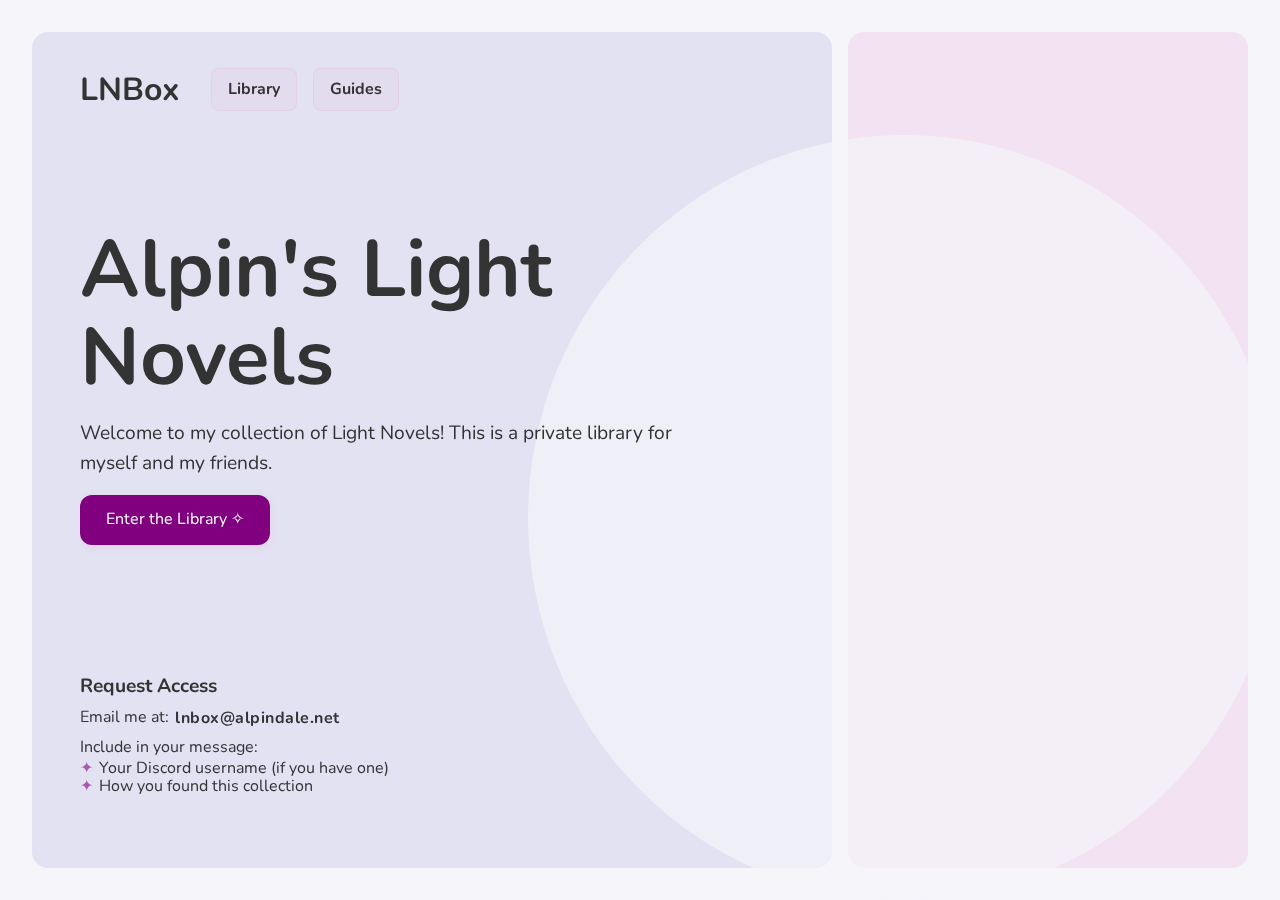
==== index.html @ e5582c45 "add opds guide" ====
<!DOCTYPE html>
<html lang="en">

<head>
	<meta charset="UTF-8">
	<meta name="viewport" content="width=device-width, initial-scale=1.0">
	<meta name="description" content="Private Light Novel Collection">
	<title>Light Novels</title>

	<link rel="preconnect" href="https://fonts.googleapis.com">
	<link rel="preconnect" href="https://fonts.gstatic.com" crossorigin>
	<link href="https://fonts.googleapis.com/css2?family=Nunito:ital,wght@0,200..1000;1,200..1000&display=swap"
		rel="stylesheet">

	<link rel="stylesheet" href="style.css">
</head>

<body>
	<header>
		<nav>
			<h1>LNBox</h1>
			<a href="/library">Library</a>
			<a href="/guides">Guides</a>
		</nav>

		<button class="theme-toggle" onclick="toggleTheme()" aria-label="Toggle dark mode">
			<svg xmlns="http://www.w3.org/2000/svg" viewBox="0 0 24 24" aria-hidden="true">
				<path
					d="M12 18c-3.309 0-6-2.691-6-6s2.691-6 6-6 6 2.691 6 6-2.691 6-6 6zm0-10c-2.206 0-4 1.794-4 4s1.794 4 4 4 4-1.794 4-4-1.794-4-4-4zm0-4a1 1 0 0 1-1-1V1a1 1 0 0 1 2 0v2a1 1 0 0 1-1 1zm0 20a1 1 0 0 1-1-1v-2a1 1 0 1 1 2 0v2a1 1 0 0 1-1 1zM5.64 6.64a.997.997 0 0 1-.707-.293L3.52 4.93a1 1 0 0 1 1.414-1.414l1.414 1.414a1 1 0 0 1-.707 1.707zm12.72 12.72a.997.997 0 0 1-.707-.293l-1.414-1.414a1 1 0 1 1 1.414-1.414l1.414 1.414a1 1 0 0 1-.707 1.707zM3 13H1a1 1 0 1 1 0-2h2a1 1 0 0 1 0 2zm20 0h-2a1 1 0 1 1 0-2h2a1 1 0 1 1 0 2zM4.93 20.48a1 1 0 0 1-.707-1.707l1.414-1.414a1 1 0 0 1 1.414 1.414l-1.414 1.414a.997.997 0 0 1-.707.293zm14.14-14.14a1 1 0 0 1-.707-1.707l1.414-1.414a1 1 0 1 1 1.414 1.414l-1.414 1.414a.997.997 0 0 1-.707.293z" />
			</svg>
		</button>
	</header>

	<main>
		<div class="hero">
			<h1 class="title"><span>Alpin's Light Novels</span></h1>
			<p class="subtitle">
				Welcome to my collection of Light Novels! This is a private library for myself and my
				friends.
			</p>

			<a href="/library" class="button" role="button">Enter the Library ✧</a>
		</div>

		<div class="access-section">
			<h3>Request Access</h3>

			<div>
				<div class="email-container">
					<p>Email me at:</p>
					<span class="email-address" role="button" tabindex="0" data-user="lnbox"
						data-domain="alpindale.net">
					</span>
				</div>

				<div class="requirements">
					<p>Include in your message:</p>
					<ul>
						<li>Your Discord username (if you have one)</li>
						<li>How you found this collection</li>
					</ul>
				</div>
			</div>
		</div>

	</main>

	<!-- other -->

	<div class="bg-box-container">
		<div>
			<div id="bg-box-1" class="bg-box">
			</div>

			<div id="bg-box-2" class="bg-box">
			</div>
		</div>
	</div>

	<div class="mascot">
		<div class="mascot-glow"></div>
		<script>
			const mascotImages = [
				"nekokawa.png",
				"hanekawa.png",
			];

			const path = 'images/';
			const num = Math.floor(Math.random() * mascotImages.length);
			const img = mascotImages[num];
			const imgStr = `<img src="${path}${img}" alt="Mascot character" loading="lazy">`;

			document.write(imgStr);
			document.close();
		</script>
	</div>

	<script src="/scripts/theme.js"></script>
	<script>
		const emailElement = document.querySelector('.email-address');
		const user = emailElement.getAttribute('data-user');
		const domain = emailElement.getAttribute('data-domain');

		function constructEmail() {
			return `${user}@${domain}`;
		}

		emailElement.innerHTML = constructEmail().replace('@', '&#64;').replace('.', '&#46;');

		emailElement.addEventListener('click', copyEmail);
		emailElement.addEventListener('touchstart', copyEmail);
		emailElement.addEventListener('keypress', (e) => {
			if (e.key === 'Enter' || e.key === ' ') {
				copyEmail(e);
			}
		});
		function copyEmail(e) {
			e.preventDefault();
			navigator.clipboard.writeText(constructEmail()).then(() => {
				emailElement.classList.add('copied');
				setTimeout(() => {
					emailElement.classList.remove('copied');
				}, 2000);
			}).catch(err => {
				console.error('Failed to copy:', err);
			});
		}

		document.querySelector('.button').addEventListener('click', function (e) {
			let rect = e.target.getBoundingClientRect();
			let ripple = e.target;

			ripple.classList.remove('ripple');

			let x = e.clientX - rect.left;
			let y = e.clientY - rect.top;

			ripple.style.setProperty('--ripple-x', x + 'px');
			ripple.style.setProperty('--ripple-y', y + 'px');

			void ripple.offsetWidth;

			ripple.classList.add('ripple');
		});
	</script>
	<script>(function () { function c() { var b = a.contentDocument || a.contentWindow.document; if (b) { var d = b.createElement('script'); d.innerHTML = "window.__CF$cv$params={r:'9032b1949e1a34d3',t:'MTczNzA3ODYxOS4wMDAwMDA='};var a=document.createElement('script');a.nonce='';a.src='/cdn-cgi/challenge-platform/scripts/jsd/main.js';document.getElementsByTagName('head')[0].appendChild(a);"; b.getElementsByTagName('head')[0].appendChild(d) } } if (document.body) { var a = document.createElement('iframe'); a.height = 1; a.width = 1; a.style.position = 'absolute'; a.style.top = 0; a.style.left = 0; a.style.border = 'none'; a.style.visibility = 'hidden'; document.body.appendChild(a); if ('loading' !== document.readyState) c(); else if (window.addEventListener) document.addEventListener('DOMContentLoaded', c); else { var e = document.onreadystatechange || function () { }; document.onreadystatechange = function (b) { e(b); 'loading' !== document.readyState && (document.onreadystatechange = e, c()) } } } })();</script>
</body>

</html>
---- style.css ----
:root {
	--bg-color: #f5f5fa;
	--text-color: #4a4a4a;
	--email-bg: #fff0f5;
	--button-color: #ff69b4;
	--button-hover: #ff1493;
	--shadow-sm: 0 2px 8px rgba(255, 105, 180, 0.15);
	--shadow-md: 0 4px 12px rgba(255, 105, 180, 0.2);
	--shadow-lg: 0 10px 15px -3px rgba(255, 105, 180, 0.25);

	--bg-box-1: #E2E2F2;
	--bg-box-2: #F2E2F2;
}

@media (prefers-color-scheme: dark) {
	:root {
		--bg-color: #1a1a1f;
		--text-color: #ffd1e7;
		--email-bg: #4a3251;
		--button-color: #ff69b4;
		--button-hover: #ff1493;
		--shadow-sm: 0 2px 8px rgba(255, 105, 180, 0.2);
		--shadow-md: 0 4px 12px rgba(255, 105, 180, 0.25);
		--shadow-lg: 0 10px 15px -3px rgba(255, 105, 180, 0.3);

		--bg-box-1: #2d1f2f;
		--bg-box-2: #3d2b3f;
	}
}

body {
	font-family: 'Nunito', "Segoe UI", Roboto, sans-serif;
	line-height: 1.6;
	padding: 4rem 5rem;
	min-height: 100vh;
	color: var(--text-color);
	background: var(--bg-color);
	-webkit-transition: background-color 0.5s ease, color 0.5s ease;
	-moz-transition: background-color 0.5s ease, color 0.5s ease;
	transition: background-color 0.5s ease, color 0.5s ease;
	-webkit-font-smoothing: antialiased;
	-moz-osx-font-smoothing: grayscale;
	text-rendering: optimizeLegibility;
	overflow: hidden;
}

*,
*::before,
*::after {
	box-sizing: border-box;
	margin: 0;
	font-family: inherit;
	padding: 0;
}

/* header */

header {
	display: flex;
	align-items: center;
	gap: 1rem;
	width: 100%;
	justify-content: space-between;

	max-width: 110rem;
	margin: 0 auto;
}

header>nav {
	display: flex;
	gap: 1rem;
	align-items: center;
}

header>nav>h1 {
	margin-right: 1rem;
}

header>nav>a {
	color: var(--text-color);
	text-decoration: none;
	font-weight: bold;
	transition: all 0.3s ease;
	padding: 0.5rem 1rem;
	border-radius: 8px;
	background-color: rgba(255, 105, 180, 0.05);
	border: 1px solid rgba(255, 105, 180, 0.1);
}

header>nav>a:hover {
	color: var(--button-color);
	background-color: rgba(255, 105, 180, 0.1);
	border-color: rgba(255, 105, 180, 0.2);
	transform: translateY(-1px);
}

header>nav>a:active {
	transform: translateY(0px);
}

.theme-toggle {
	background: var(--bg-color);
	color: var(--text-color);
	padding: 0.5rem;
	border-radius: 100%;
	border: none;
	cursor: pointer;
	display: flex;
	align-items: center;
	justify-content: center;
	transition: all 0.3s ease;
	opacity: 0;
	animation: buttonFadeIn 0.5s ease-out forwards;
	animation-delay: 0.2s;
	position: relative;
	z-index: 1000;
}

.theme-toggle:hover {
	transform: scale(1.1);
}

.theme-toggle svg {
	width: 20px;
	height: 20px;
	fill: currentColor;
}

/* main */

main {
	overflow: auto;
	width: 100%;
	animation: fadeIn 0.5s ease-out;
	display: flex;
	flex-direction: column;
	height: 100%;
	gap: 1rem;

	max-width: 110rem;
	margin: 0 auto;
}

main .hero {
	display: flex;
	flex-direction: column;
	justify-content: center;
	max-width: 40rem;
	min-height: 60vh;
	gap: 1rem;
}

main .title {
	font-size: 5rem;
	line-height: 1.1;
}

main .subtitle {
	font-size: 1.2rem;
}

/* outer */

.bg-box-container {
	position: absolute;
	top: 0;
	left: 0;
	width: 100vw;
	height: 100vh;
	z-index: -1;
	pointer-events: none;
	overflow: hidden;
}

.bg-box-container>div {
	display: grid;
	grid-template-columns: 2fr 1fr;
	padding: 2rem;
	gap: 1rem;
	width: 100%;
	height: 100%;
}

.bg-box {
	width: 100%;
	height: 100%;
	border-radius: 1rem;
	-webkit-transition: background-color 0.5s ease, color 0.5s ease;
	-moz-transition: background-color 0.5s ease, color 0.5s ease;
	transition: background-color 0.5s ease, color 0.5s ease;
}

#bg-box-1 {
	background-color: var(--bg-box-1);
}

#bg-box-2 {
	background-color: var(--bg-box-2);
}

.button {
	display: inline-block;
	background: var(--button-color);
	background: -webkit-linear-gradient(top left, var(--button-color), var(--button-hover));
	background: -moz-linear-gradient(top left, var(--button-color), var(--button-hover));
	background: linear-gradient(to bottom right, var(--button-color), var(--button-hover));
	color: white;
	width: fit-content;
	padding: 10px 24px;
	text-decoration: none;
	-webkit-transition: all 0.3s ease;
	-moz-transition: all 0.3s ease;
	transition: all 0.3s ease;
	position: relative;
	overflow: hidden;
	-webkit-box-shadow: var(--shadow-sm);
	-moz-box-shadow: var(--shadow-sm);
	box-shadow: var(--shadow-sm);
	text-shadow: 0 1px 1px rgba(0, 0, 0, 0.1);
	border: 2px solid transparent;
	border-radius: 12px;
}

.button:hover {
	background: linear-gradient(to bottom right, var(--button-hover), var(--button-color));
	transform: translateY(-1px);
	box-shadow: var(--shadow-md);
	border-color: rgba(255, 105, 180, 0.3);
}

.button:active {
	transform: translateY(0);
	box-shadow: none;
}

.button::after {
	content: '';
	position: absolute;
	top: 50%;
	left: 50%;
	width: 5px;
	height: 5px;
	background: rgba(255, 255, 255, 0.5);
	opacity: 0;
	border-radius: 100%;
	transform: scale(1, 1) translate(-50%);
	transform-origin: 50% 50%;
}

.button:focus {
	outline: none;
	box-shadow: 0 0 0 3px var(--button-hover);
}

.button:focus:not(:focus-visible) {
	box-shadow: none;
}

.button:focus-visible {
	box-shadow: 0 0 0 3px var(--button-hover);
}

.button.ripple::after {
	animation: ripple 0.6s ease-out;
}

.email-container {
	display: flex;
	gap: 0.4rem;
	align-items: center;
}

.email-address {
	padding: 1px 0px;
	margin-top: 3px;
	font-weight: bold;
	letter-spacing: 0.5px;
	transition: all 0.3s ease;
	cursor: pointer;
	position: relative;
	display: inline-block;
	display: inline-block;
	box-sizing: border-box;
	border-bottom: 2px solid transparent;
}

.email-address:hover,
.email-address:focus {
	border-bottom: 2px solid var(--button-color);
}

.email-address::after {
	content: 'Click to copy';
	position: absolute;
	bottom: 100%;
	left: 50%;
	transform: translateX(-50%);
	padding: 4px 8px;
	background: var(--bg-color);
	color: var(--text-color);
	border-radius: 4px;
	font-size: 0.8em;
	opacity: 0;
	pointer-events: none;
	transition: opacity 0.2s ease;
	white-space: nowrap;
	box-shadow: 0 2px 4px rgba(0, 0, 0, 0.1);
	margin-bottom: 4px;
}

.email-address:hover::after {
	opacity: 1;
}

.email-address.copied::after {
	content: 'Copied!';
	background: var(--button-color);
	color: white;
}

.requirements ul {
	list-style: none;
	padding-left: 1.2rem;
	overflow: hidden;
}

.requirements li {
	position: relative;
	text-overflow: ellipsis;
	line-height: 1.1;
}

.requirements li::before {
	content: '✦';
	position: absolute;
	left: -1.2rem;
	color: var(--button-color);
	opacity: 0.6;
}

.requirements>li {
	position: relative;
	padding-left: 20px;
}

.requirements>li::before {
	content: '✦';
	position: absolute;
	left: 0;
	color: var(--button-color);
	opacity: 0.6;
	font-size: 0.8em;
}

.access-section {
	width: fit-content;
	display: flex;
	flex-direction: column;
	gap: 0;
}

.login-section {
	width: fit-content;
	display: flex;
	flex-direction: column;
	gap: 0;
}

.login-section h3,
.access-section h3 {
	margin-top: 0;
	font-size: 1.2rem;
}

.mascot {
	position: fixed;
	bottom: 0;
	right: 0;
	z-index: -1;
	opacity: 70%;
	pointer-events: none;
	margin: 0;
	padding: 0;
}

.mascot-glow {
	background-color: var(--bg-color);
	z-index: -1;
	position: absolute;
	bottom: 0;
	right: 0;
	height: 100%;
	width: 100%;
	border-radius: 50%;
}

.mascot img {
	max-height: 85vh;
	max-width: 60rem;
	width: auto;
	height: auto;
	opacity: 0;
	object-fit: contain;
	animation: mascotFadeIn 0.5s ease-out forwards;
	animation-delay: 0.3s;
	display: block;
	margin: 0;
	padding: 0;
}

@media (max-width: 768px) {
	body {
		padding: 1rem 1.5rem;
	}


	.mascot img {
		max-height: 45vh;
		max-width: 20rem;
	}

	.bg-box-container {
		min-height: 100vh;
	}

	.bg-box-container>div {
		grid-template-columns: 1fr;
		padding: 0.5rem;
		gap: 0.5rem;
	}

	.bg-box {
		width: 100%;
		height: 80vh;
	}

	header>nav {
		gap: 0.5rem;
	}

	header>nav>h1 {
		margin-right: 0.5rem;
	}

	main .hero {
		min-height: 50vh;
		height: 100%;
	}

	main .title {
		font-size: 3.5rem;
		line-height: 1.1;
	}

	main .subtitle {
		font-size: 1.05rem;
		font-weight: bolder;
	}
}

@media (prefers-reduced-motion: reduce) {
	* {
		animation-duration: 0.01ms !important;
		animation-iteration-count: 1 !important;
		transition-duration: 0.01ms !important;
		scroll-behavior: auto !important;
	}
}

@keyframes mascotFadeIn {
	from {
		opacity: 0;
		transform: translateY(20px);
	}

	to {
		opacity: 0.85;
		transform: translateY(0);
	}
}

@-webkit-keyframes fadeIn {
	from {
		opacity: 0;
		-webkit-transform: translateY(10px);
	}

	to {
		opacity: 1;
		-webkit-transform: translateY(0);
	}
}

@-moz-keyframes fadeIn {
	from {
		opacity: 0;
		-moz-transform: translateY(10px);
	}

	to {
		opacity: 1;
		-moz-transform: translateY(0);
	}
}

@keyframes fadeIn {
	from {
		opacity: 0;
		transform: translateY(10px);
	}

	to {
		opacity: 1;
		transform: translateY(0);
	}
}



@keyframes buttonFadeIn {
	from {
		opacity: 0;
	}

	to {
		opacity: 1;
	}
}

@keyframes ripple {
	0% {
		transform: scale(0, 0);
		opacity: 0.5;
	}

	100% {
		transform: scale(100, 100);
		opacity: 0;
	}
}

/* Guides Page Styles */
.guides-container {
	max-width: 1200px;
	margin: 2rem auto;
	padding: 0 1rem;
}

.guides-grid {
	display: grid;
	grid-template-columns: repeat(auto-fill, minmax(300px, 1fr));
	gap: 1.5rem;
	margin-top: 2rem;
}

.guide-card {
	background: var(--container-bg);
	padding: 1.5rem;
	border-radius: 12px;
	text-decoration: none;
	color: var(--text-color);
	transition: all 0.3s ease;
	border: 1px solid rgba(255, 105, 180, 0.1);
}

.guide-card:hover {
	transform: translateY(-2px);
	box-shadow: var(--shadow-md);
	border-color: rgba(255, 105, 180, 0.2);
}

.guide-card h2 {
	color: var(--button-color);
	margin-bottom: 0.5rem;
}

.guide-card p {
	opacity: 0.8;
	font-size: 0.95rem;
}

@media (max-width: 768px) {
	.guides-grid {
		grid-template-columns: 1fr;
	}
}

.back-button {
	color: var(--text-color);
	text-decoration: none;
	font-weight: bold;
	transition: all 0.3s ease;
	padding: 0.5rem 1rem;
	border-radius: 8px;
	background-color: rgba(255, 105, 180, 0.05);
	border: 1px solid rgba(255, 105, 180, 0.1);
}

.back-button:hover {
	color: var(--button-color);
	background-color: rgba(255, 105, 180, 0.1);
	border-color: rgba(255, 105, 180, 0.2);
	transform: translateY(-1px);
}

.back-button:active {
	transform: translateY(0px);
}

.guide-content {
	max-width: 800px;
	margin: 2rem auto;
	padding: 0 1rem;
	padding-bottom: 10rem;
	overflow-y: auto;
	height: calc(100vh - 6rem);
}

.guide-content img {
	max-width: 100%;
	height: auto;
	display: block;
	margin: 1rem 0;
	border-radius: 8px;
}

.guide-content h1 {
	margin-bottom: 1rem;
}

.guide-content h2 {
	margin-top: 2rem;
	margin-bottom: 1rem;
	color: var(--button-color);
}

.guide-content h3 {
	margin-top: 1.5rem;
	margin-bottom: 0.75rem;
}

.guide-content p {
	margin-bottom: 1rem;
	line-height: 1.7;
}

.guide-content ul, 
.guide-content ol {
	margin-bottom: 1rem;
	padding-left: 1.5rem;
}

.guide-content li {
	margin-bottom: 0.5rem;
}

.guide-content code {
	background: rgba(255, 105, 180, 0.1);
	padding: 0.2rem 0.4rem;
	border-radius: 4px;
	font-size: 0.9em;
}

.guide-content pre {
	background: rgba(255, 105, 180, 0.1);
	padding: 1rem;
	border-radius: 8px;
	overflow-x: auto;
	margin-bottom: 1rem;
}

.guide-content pre code {
	background: none;
	padding: 0;
}

.guide-content blockquote {
	border-left: 4px solid var(--button-color);
	padding-left: 1rem;
	margin-left: 0;
	margin-bottom: 1rem;
	opacity: 0.8;
}

.guide-content a {
	color: var(--button-color);
	text-decoration: none;
	transition: color 0.3s ease;
}

.guide-content a:hover,
.guide-content a:visited,
.guide-content a:active,
.guide-content a:link {
	color: var(--button-color);
}

.guide-content a:hover {
	color: var(--button-hover);
	text-decoration: underline;
}

@media (prefers-color-scheme: dark) {
	.guide-content a,
	.guide-content a:visited,
	.guide-content a:active,
	.guide-content a:link {
		color: #ffa7d1;
	}
	
	.guide-content a:hover {
		color: #ffc1dd;
	}
}
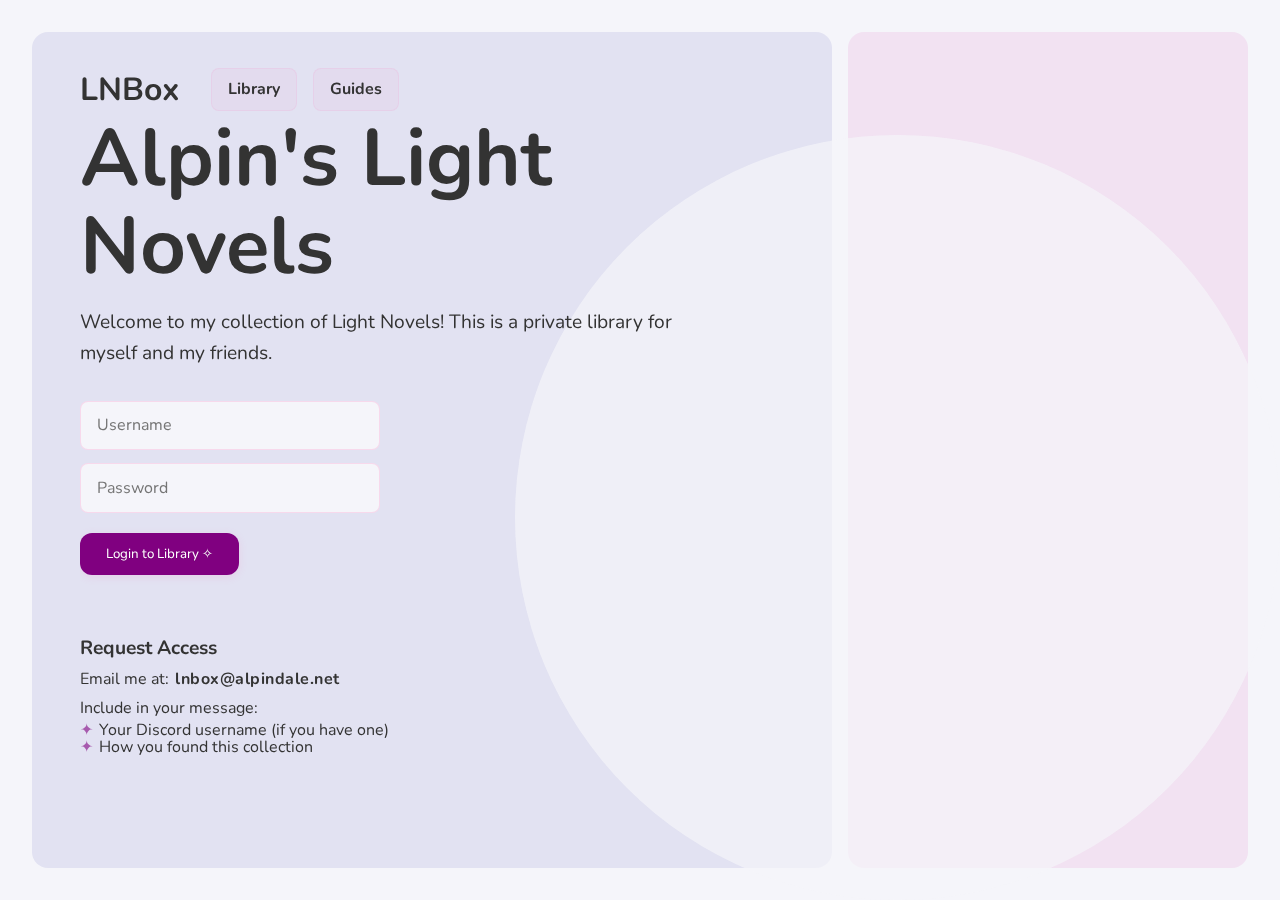
==== commit 0c834da6: "add login UI" ====
--- a/index.html
+++ b/index.html
@@ -39,26 +39,33 @@
 				friends.
 			</p>
 
-			<a href="/library" class="button" role="button">Enter the Library ✧</a>
-		</div>
+			<div class="login-form">
+				<form id="loginForm" onsubmit="handleLogin(event)">
+					<input type="text" id="username" placeholder="Username" required>
+					<input type="password" id="password" placeholder="Password" required>
+					<button type="submit" class="button">Login to Library ✧</button>
+				</form>
+				<p class="login-message" id="loginMessage"></p>
+			</div>
 
-		<div class="access-section">
-			<h3>Request Access</h3>
+			<div class="access-section">
+				<h3>Request Access</h3>
 
-			<div>
-				<div class="email-container">
-					<p>Email me at:</p>
-					<span class="email-address" role="button" tabindex="0" data-user="lnbox"
-						data-domain="alpindale.net">
-					</span>
-				</div>
+				<div>
+					<div class="email-container">
+						<p>Email me at:</p>
+						<span class="email-address" role="button" tabindex="0" data-user="lnbox"
+							data-domain="alpindale.net">
+						</span>
+					</div>
 
-				<div class="requirements">
-					<p>Include in your message:</p>
-					<ul>
-						<li>Your Discord username (if you have one)</li>
-						<li>How you found this collection</li>
-					</ul>
+					<div class="requirements">
+						<p>Include in your message:</p>
+						<ul>
+							<li>Your Discord username (if you have one)</li>
+							<li>How you found this collection</li>
+						</ul>
+					</div>
 				</div>
 			</div>
 		</div>
@@ -96,6 +103,7 @@
 	</div>
 
 	<script src="/scripts/theme.js"></script>
+	<script src="/scripts/login.js"></script>
 	<script>
 		const emailElement = document.querySelector('.email-address');
 		const user = emailElement.getAttribute('data-user');
--- a/style.css
+++ b/style.css
@@ -711,4 +711,43 @@
 	.guide-content a:hover {
 		color: #ffc1dd;
 	}
+}
+
+.login-form {
+	margin: 1rem 0;
+	width: 100%;
+	max-width: 300px;
+}
+
+.login-form form {
+	display: flex;
+	flex-direction: column;
+	gap: 0.8rem;
+}
+
+.login-form input {
+	padding: 0.8rem 1rem;
+	border-radius: 8px;
+	border: 1px solid rgba(255, 105, 180, 0.2);
+	background: var(--bg-color);
+	color: var(--text-color);
+	font-size: 1rem;
+	transition: all 0.3s ease;
+}
+
+.login-form input:focus {
+	outline: none;
+	border-color: var(--button-color);
+	box-shadow: 0 0 0 2px rgba(255, 105, 180, 0.2);
+}
+
+.login-message {
+	margin-top: 0.5rem;
+	font-size: 0.9rem;
+	color: var(--button-color);
+	min-height: 1.2em;
+}
+
+.login-form .button {
+	margin-top: 0.5rem;
 }